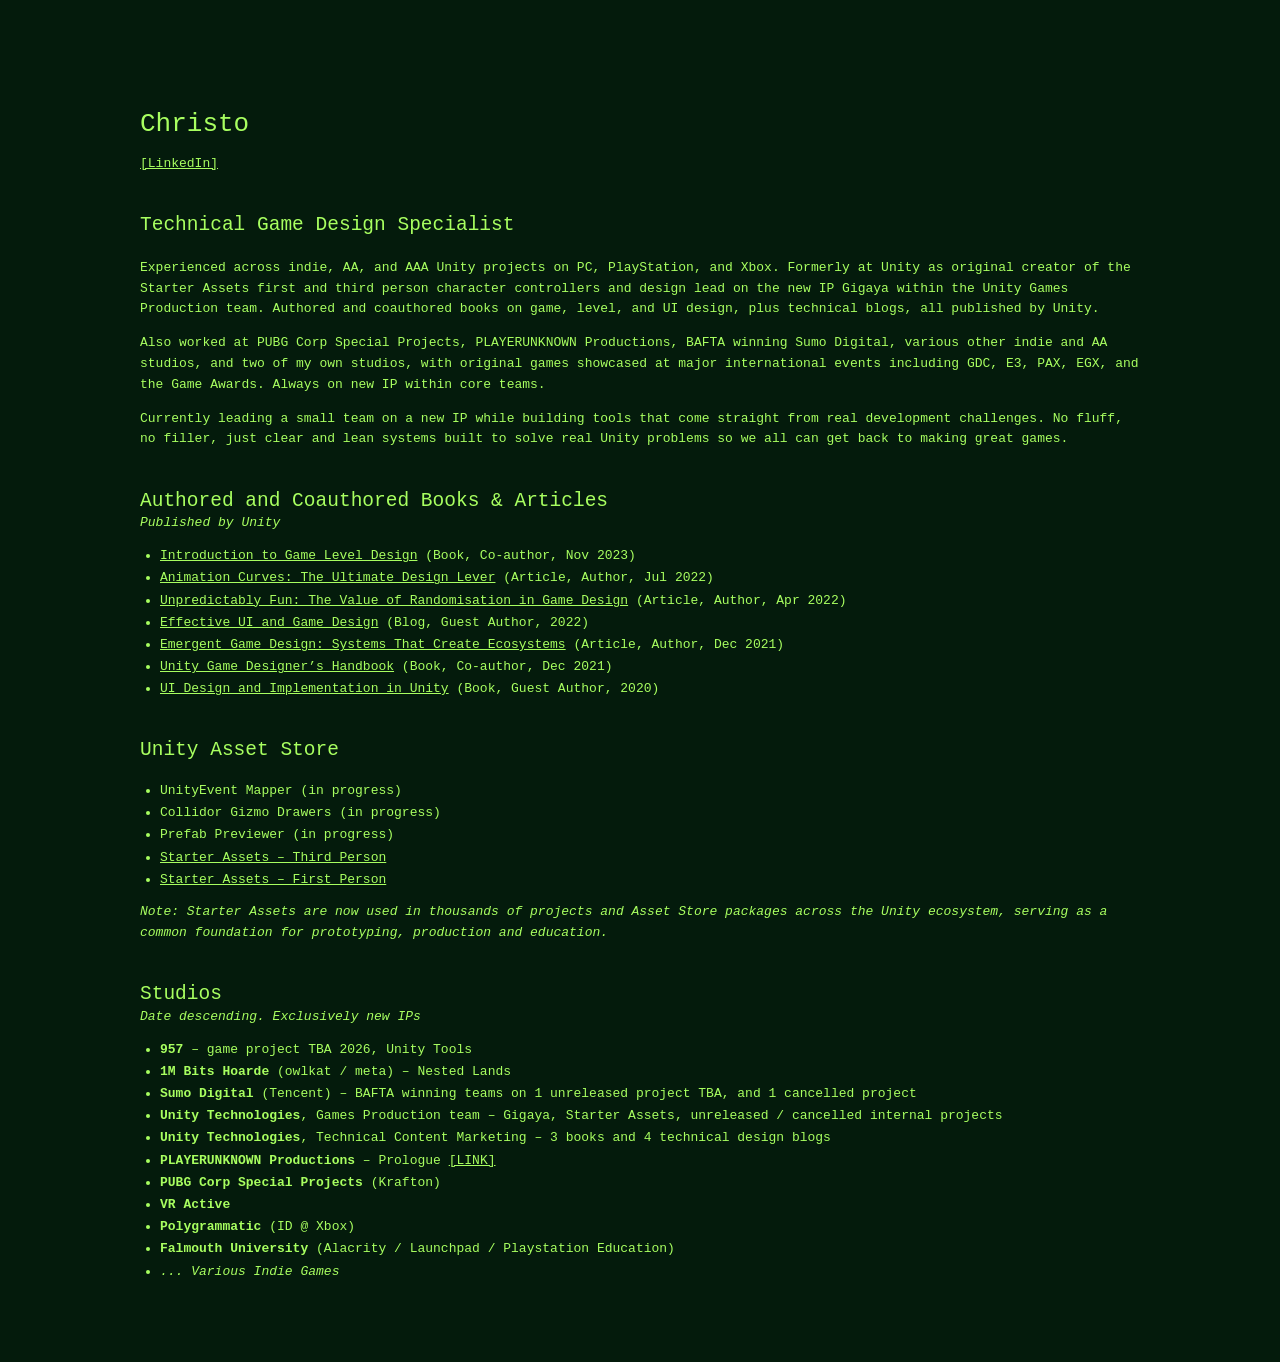
==== index.html @ 74c2b3fb "Update index.html" ====
<!DOCTYPE html>
<html lang="en">
<head>
  <meta charset="UTF-8" />
  <title>957dev – Unity Tools by Christo</title>
  <style>
    body {
	background: #041B0C;
	color: #A8FF60;
	font-family: monospace;
	padding: 60px;
	max-width: 95%;
	max-width: min(95%, 1000px);
	margin-left: auto;
	margin-right: auto;

	line-height: 1.6;
    }

    a {
      color: #A8FF60;
      text-decoration: underline;
    }

    h1, h2 {
      font-weight: normal;
      margin-top: 36px;
    }

    ul {
      padding-left: 20px;
    }

    li {
      margin-bottom: 4px;
      line-height: 1.4;
    }

    h1 {
      margin-bottom: 8px;
    }

    h1 + p {
      margin-top: 0;
      margin-bottom: 8px;
    }

    h2 + p em {
      display: block;
      margin-top: -20px;
    }
  </style>
</head>
<body>

  <h1>Christo</h1>
  <p><a href="https://www.linkedin.com/in/YOUR-LINKEDIN-HANDLE" target="_blank">[LinkedIn]</a></p>

  <h2>Technical Game Design Specialist</h2>
  <p>
    Experienced across indie, AA, and AAA Unity projects on PC, PlayStation, and Xbox. Formerly at Unity as original creator of the Starter Assets first and third person character controllers and design lead on the new IP Gigaya within the Unity Games Production team. Authored and coauthored books on game, level, and UI design, plus technical blogs, all published by Unity. 
  </p>
  <p>
    Also worked at PUBG Corp Special Projects, PLAYERUNKNOWN Productions, BAFTA winning Sumo Digital, various other indie and AA studios, and two of my own studios, with original games showcased at major international events including GDC, E3, PAX, EGX, and the Game Awards. Always on new IP within core teams. 
  </p>
  <p>
    Currently leading a small team on a new IP while building tools that come straight from real development challenges. No fluff, no filler, just clear and lean systems built to solve real Unity problems so we all can get back to making great games.
  </p>

  <h2>Authored and Coauthored Books & Articles</h2>
  <p><em>Published by Unity</em></p>
  <ul>
    <li><a href="https://unity.com/blog/games/e-book-for-level-designers">Introduction to Game Level Design</a> (Book, Co-author, Nov 2023)</li>
    <li><a href="https://unity.com/blog/games/animation-curves-the-ultimate-design-lever">Animation Curves: The Ultimate Design Lever</a> (Article, Author, Jul 2022)</li>
    <li><a href="https://unity.com/blog/games/unpredictably-fun-the-value-of-randomization-in-game-design">Unpredictably Fun: The Value of Randomisation in Game Design</a> (Article, Author, Apr 2022)</li>
    <li><a href="https://unity.com/blog/games/how-to-immerse-your-players-through-effective-ui-and-game-design">Effective UI and Game Design</a> (Blog, Guest Author, 2022)</li>
    <li><a href="https://unity.com/blog/games/systems-that-create-ecosystems-emergent-game-design">Emergent Game Design: Systems That Create Ecosystems</a> (Article, Author, Dec 2021)</li>
    <li><a href="https://unity.com/resources/game-designer-playbook">Unity Game Designer’s Handbook</a> (Book, Co-author, Dec 2021)</li>
    <li><a href="https://unity.com/resources/user-interface-design-and-implementation-in-unity">UI Design and Implementation in Unity</a> (Book, Guest Author, 2020)</li>
  </ul>

  <h2>Unity Asset Store</h2>
  <ul>
    <li>UnityEvent Mapper (in progress)</li>
    <li>Collidor Gizmo Drawers (in progress)</li>
    <li>Prefab Previewer (in progress)</li>
    <li><a href="https://assetstore.unity.com/packages/essentials/starter-assets-thirdperson-updates-in-new-charactercontroller-pa-196526">Starter Assets – Third Person</a></li>
    <li><a href="https://assetstore.unity.com/packages/essentials/starter-assets-firstperson-updates-in-new-charactercontroller-pa-196525">Starter Assets – First Person</a></li>
  </ul>
  
  <p><em>Note: Starter Assets are now used in thousands of projects and Asset Store packages across the Unity ecosystem, serving as a common foundation for prototyping, production and education.</em></p>


  <h2>Studios</h2>
  <p><em>Date descending. Exclusively new IPs</em></p>
  <ul>
    <li><strong>957</strong> – game project TBA 2026, Unity Tools</li>
    <li><strong>1M Bits Hoarde</strong> (owlkat / meta) – Nested Lands</li>
    <li><strong>Sumo Digital</strong> (Tencent) – BAFTA winning teams on 1 unreleased project TBA, and 1 cancelled project</li>
    <li><strong>Unity Technologies</strong>, Games Production team – Gigaya, Starter Assets, unreleased / cancelled internal projects</li>
    <li><strong>Unity Technologies</strong>, Technical Content Marketing – 3 books and 4 technical design blogs</li>
    <li><strong>PLAYERUNKNOWN Productions</strong> – Prologue <a href="https://www.youtube.com/watch?v=soDYO679mc0">[LINK]</a></li>
    <li><strong>PUBG Corp Special Projects</strong> (Krafton)</li>
    <li><strong>VR Active</strong></li>
    <li><strong>Polygrammatic</strong> (ID @ Xbox)</li>
    <li><strong>Falmouth University</strong> (Alacrity / Launchpad / Playstation Education)</li>
    <li><em>... Various Indie Games</em></li>
  </ul>

</body>
</html>
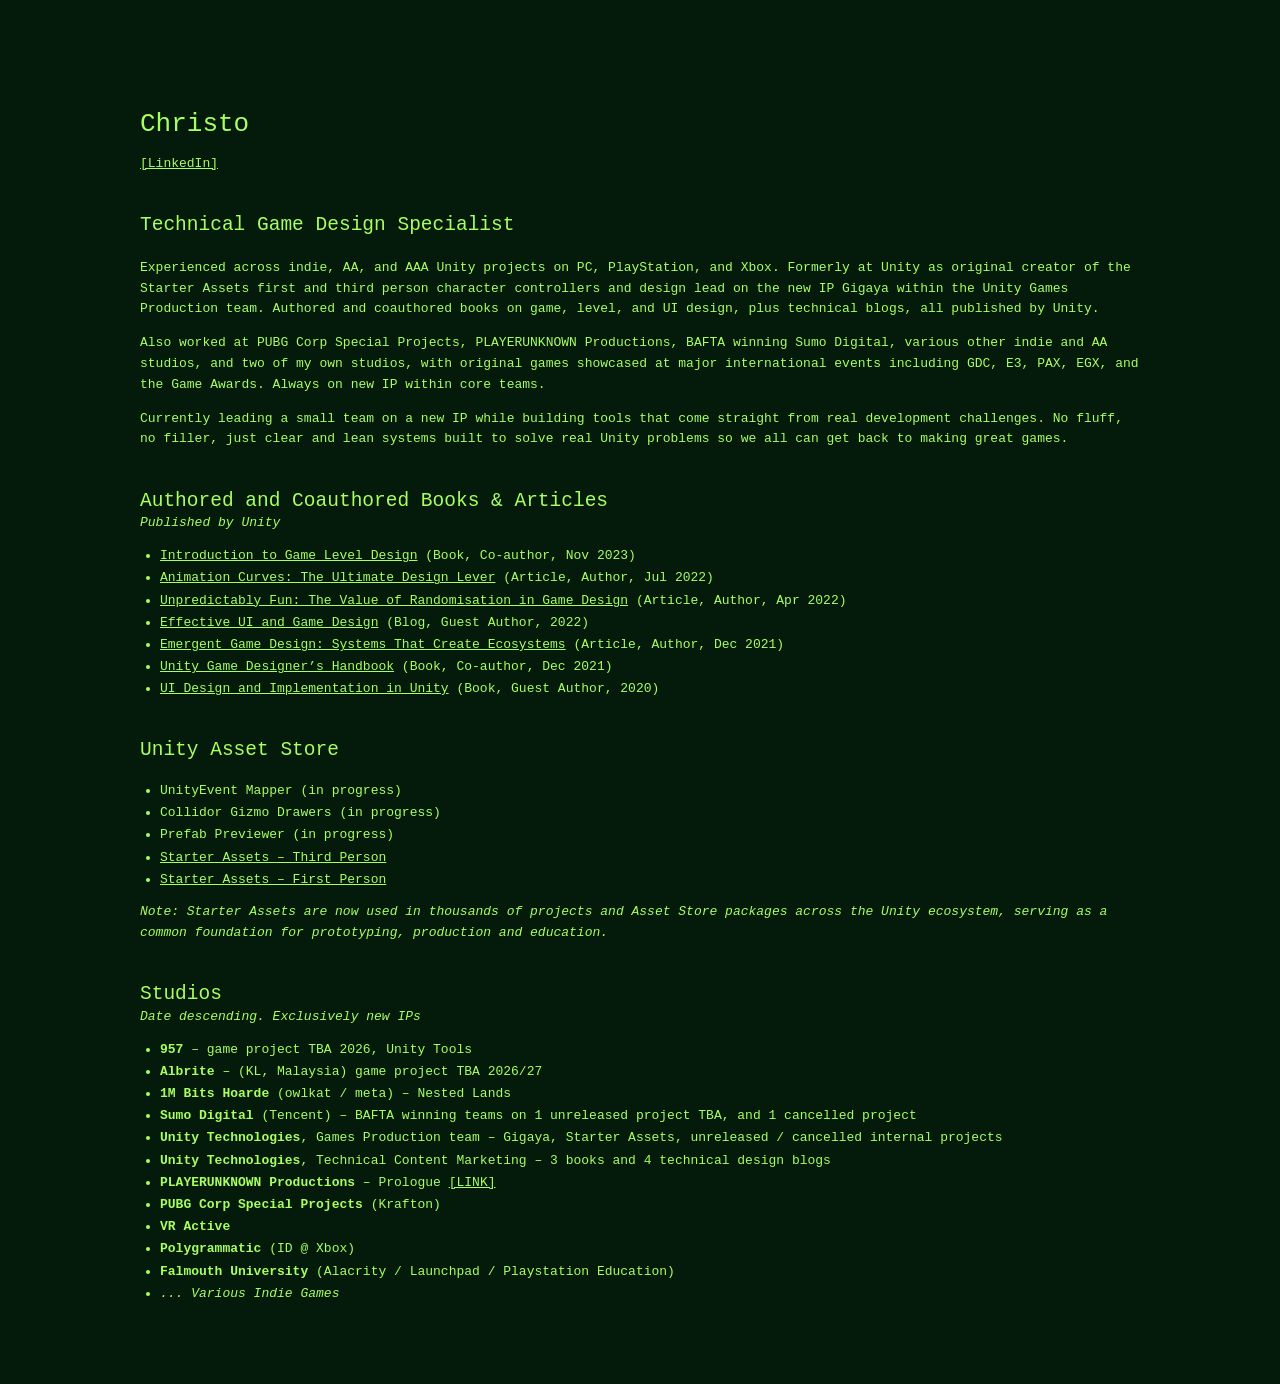
==== commit 583e061f: "Update index.html" ====
--- a/index.html
+++ b/index.html
@@ -95,6 +95,7 @@
   <p><em>Date descending. Exclusively new IPs</em></p>
   <ul>
     <li><strong>957</strong> – game project TBA 2026, Unity Tools</li>
+	<li><strong>Albrite</strong> – (KL, Malaysia) game project TBA 2026/27</li>
     <li><strong>1M Bits Hoarde</strong> (owlkat / meta) – Nested Lands</li>
     <li><strong>Sumo Digital</strong> (Tencent) – BAFTA winning teams on 1 unreleased project TBA, and 1 cancelled project</li>
     <li><strong>Unity Technologies</strong>, Games Production team – Gigaya, Starter Assets, unreleased / cancelled internal projects</li>
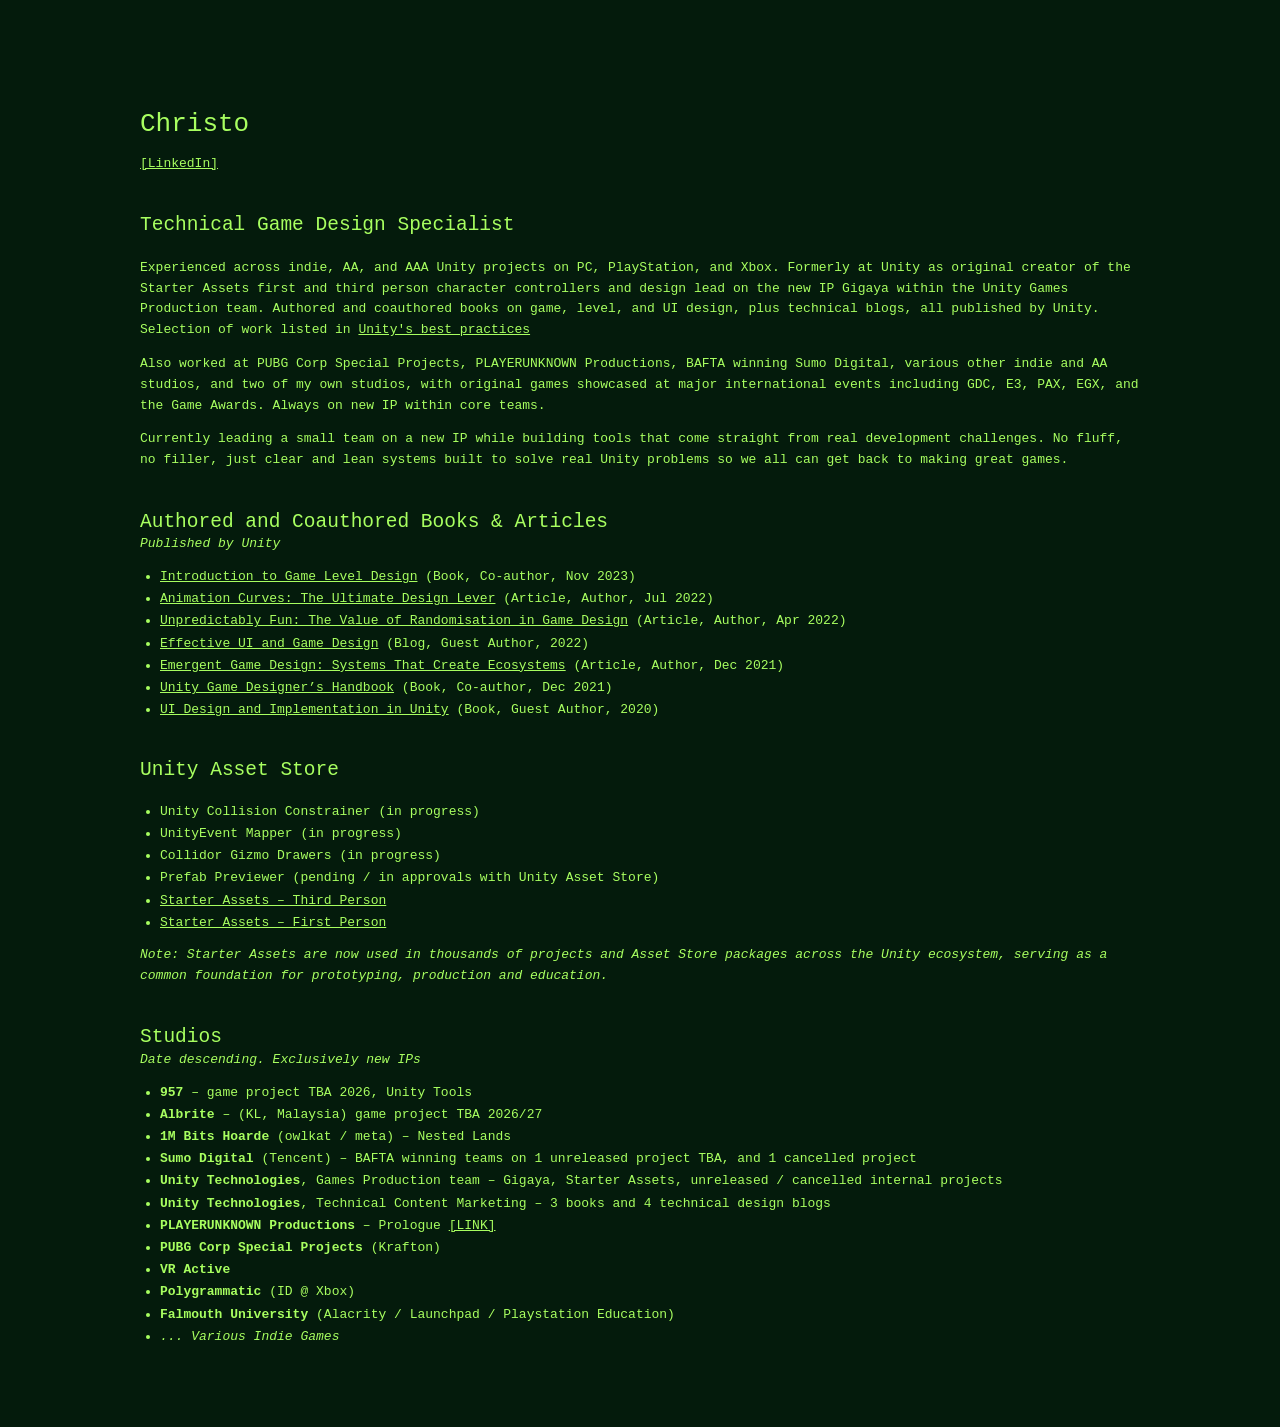
==== commit 35c5ba5f: "Update index.html" ====
--- a/index.html
+++ b/index.html
@@ -58,7 +58,7 @@
 
   <h2>Technical Game Design Specialist</h2>
   <p>
-    Experienced across indie, AA, and AAA Unity projects on PC, PlayStation, and Xbox. Formerly at Unity as original creator of the Starter Assets first and third person character controllers and design lead on the new IP Gigaya within the Unity Games Production team. Authored and coauthored books on game, level, and UI design, plus technical blogs, all published by Unity. 
+    Experienced across indie, AA, and AAA Unity projects on PC, PlayStation, and Xbox. Formerly at Unity as original creator of the Starter Assets first and third person character controllers and design lead on the new IP Gigaya within the Unity Games Production team. Authored and coauthored books on game, level, and UI design, plus technical blogs, all published by Unity. Selection of work listed in <a href="https://unity.com/how-to">Unity's best practices</a>
   </p>
   <p>
     Also worked at PUBG Corp Special Projects, PLAYERUNKNOWN Productions, BAFTA winning Sumo Digital, various other indie and AA studios, and two of my own studios, with original games showcased at major international events including GDC, E3, PAX, EGX, and the Game Awards. Always on new IP within core teams. 
@@ -81,9 +81,10 @@
 
   <h2>Unity Asset Store</h2>
   <ul>
+	<li>Unity Collision Constrainer (in progress)</li>
     <li>UnityEvent Mapper (in progress)</li>
     <li>Collidor Gizmo Drawers (in progress)</li>
-    <li>Prefab Previewer (in progress)</li>
+    <li>Prefab Previewer (pending / in approvals with Unity Asset Store)</li>
     <li><a href="https://assetstore.unity.com/packages/essentials/starter-assets-thirdperson-updates-in-new-charactercontroller-pa-196526">Starter Assets – Third Person</a></li>
     <li><a href="https://assetstore.unity.com/packages/essentials/starter-assets-firstperson-updates-in-new-charactercontroller-pa-196525">Starter Assets – First Person</a></li>
   </ul>
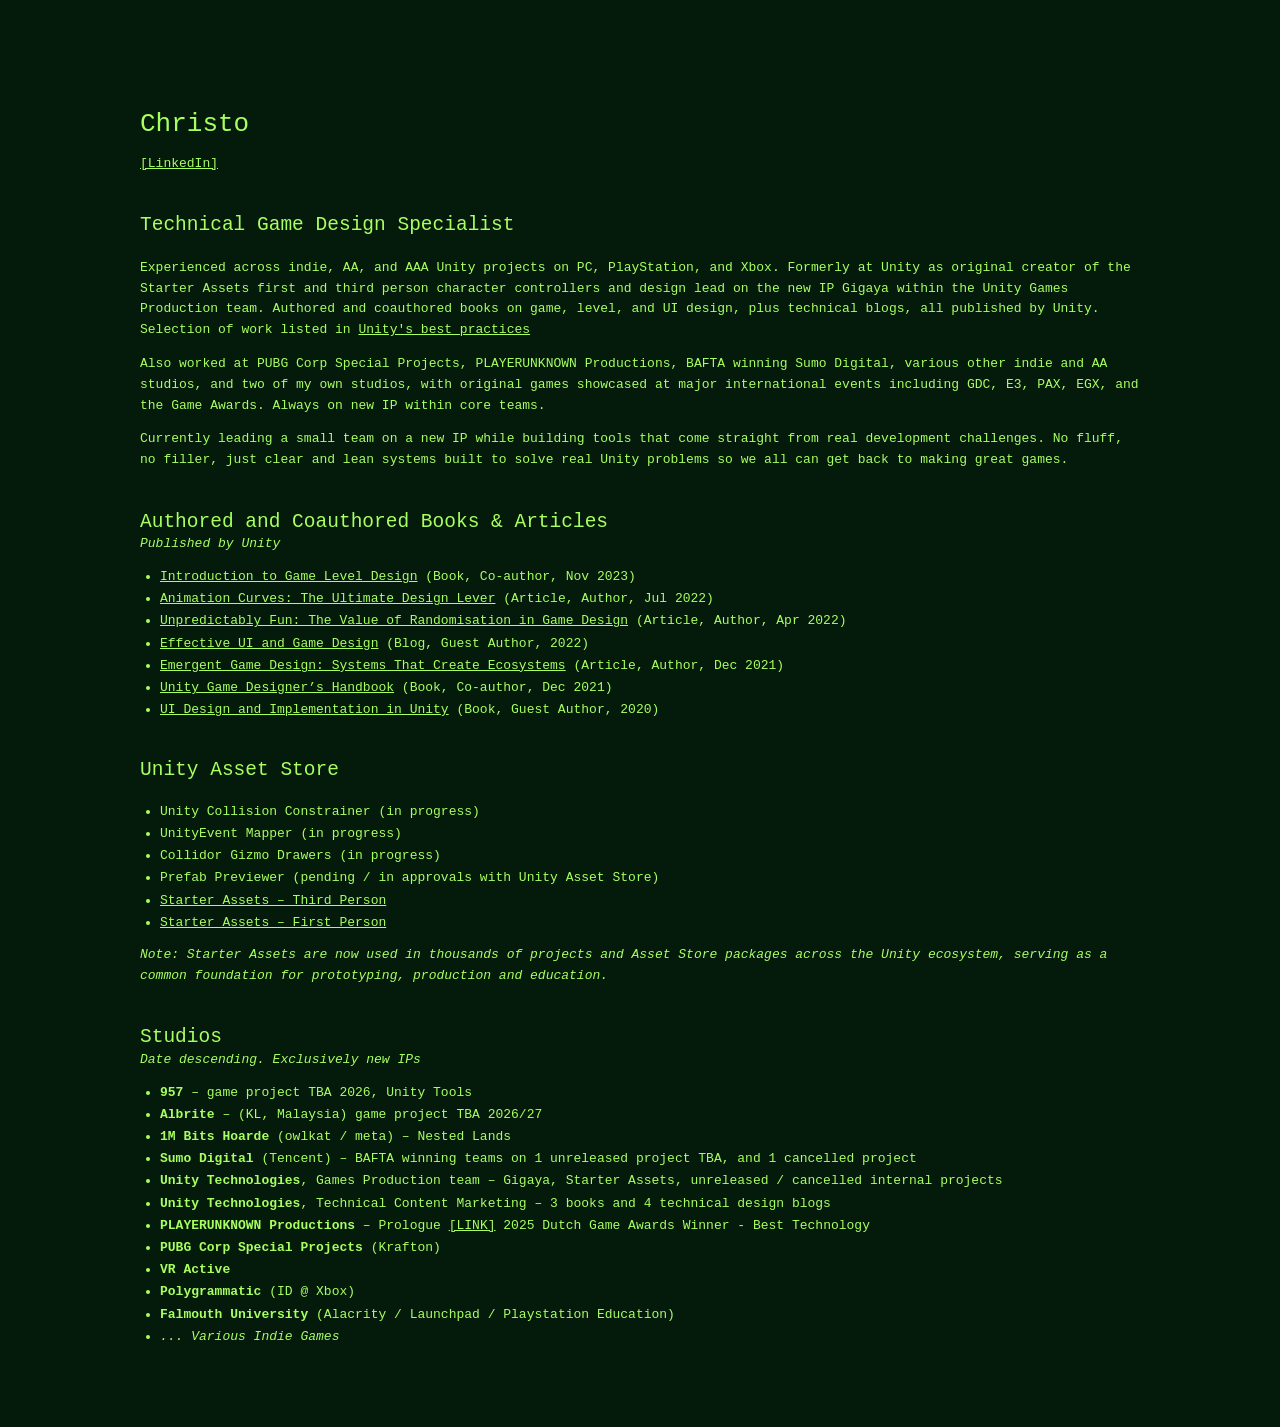
==== commit 20d48566: "Update index.html" ====
--- a/index.html
+++ b/index.html
@@ -101,7 +101,7 @@
     <li><strong>Sumo Digital</strong> (Tencent) – BAFTA winning teams on 1 unreleased project TBA, and 1 cancelled project</li>
     <li><strong>Unity Technologies</strong>, Games Production team – Gigaya, Starter Assets, unreleased / cancelled internal projects</li>
     <li><strong>Unity Technologies</strong>, Technical Content Marketing – 3 books and 4 technical design blogs</li>
-    <li><strong>PLAYERUNKNOWN Productions</strong> – Prologue <a href="https://www.youtube.com/watch?v=soDYO679mc0">[LINK]</a></li>
+    <li><strong>PLAYERUNKNOWN Productions</strong> – Prologue <a href="https://www.youtube.com/watch?v=soDYO679mc0">[LINK]</a> 2025 Dutch Game Awards Winner - Best Technology</li>
     <li><strong>PUBG Corp Special Projects</strong> (Krafton)</li>
     <li><strong>VR Active</strong></li>
     <li><strong>Polygrammatic</strong> (ID @ Xbox)</li>
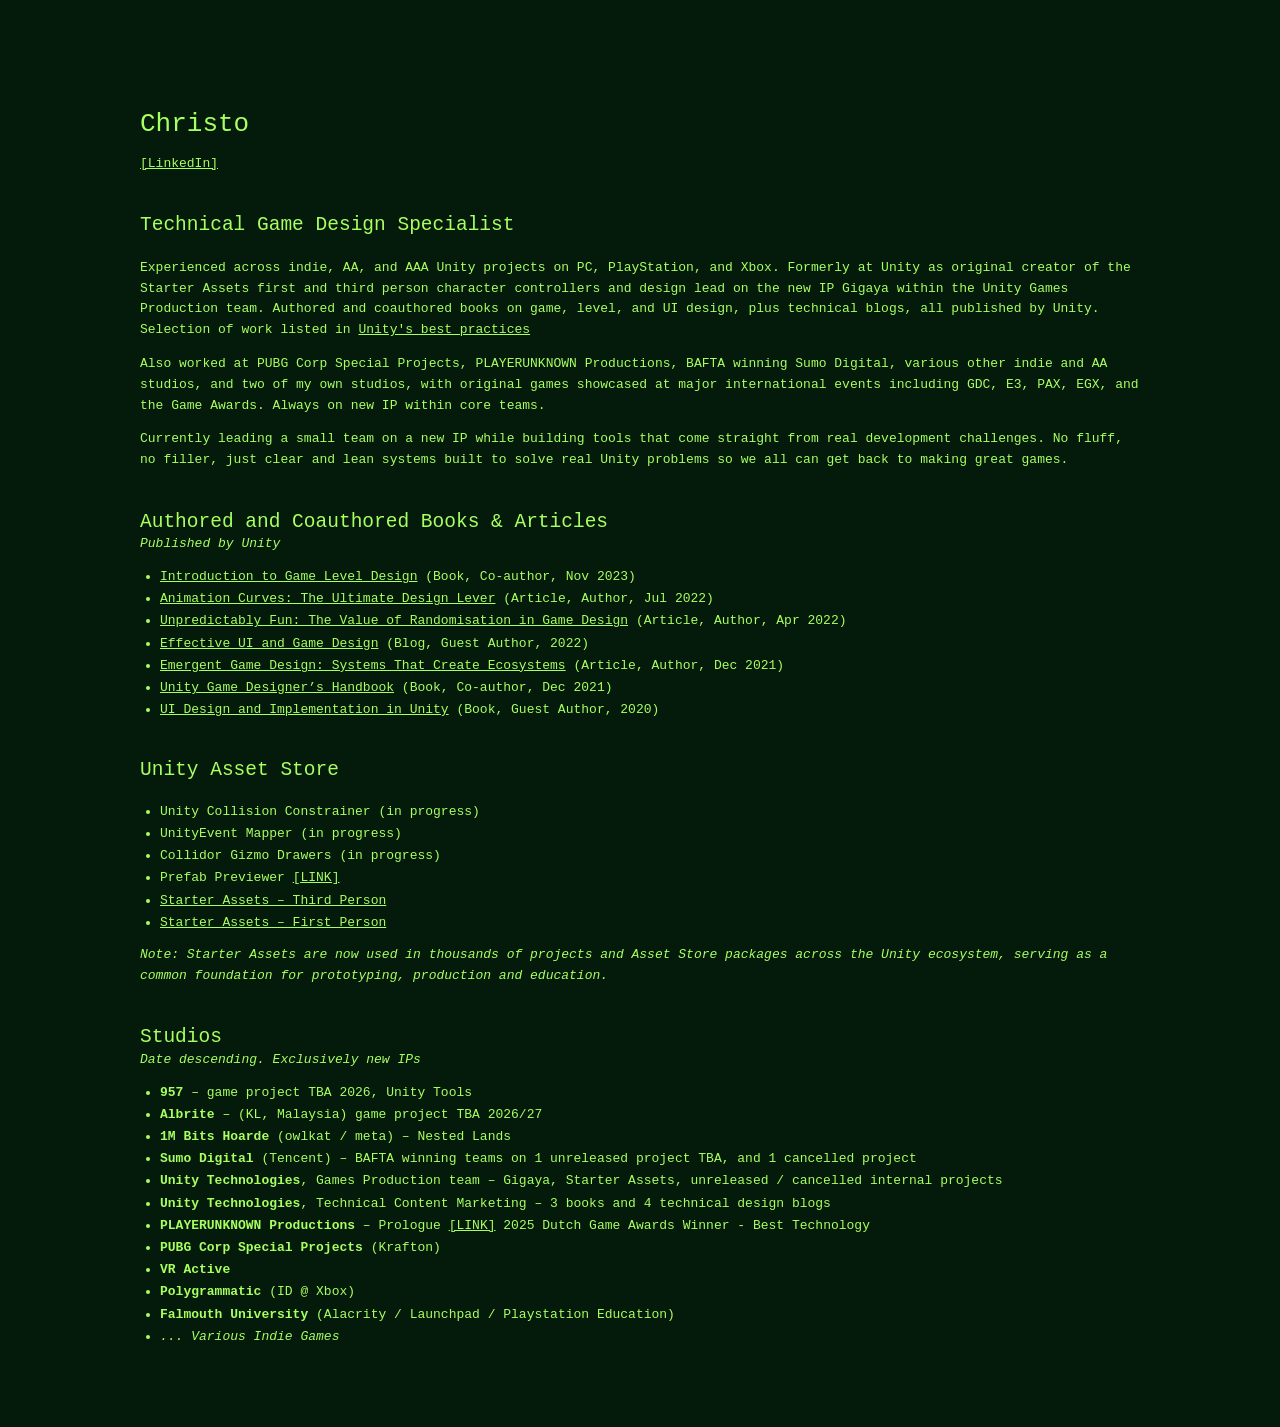
==== commit 1ef362b7: "Update index.html" ====
--- a/index.html
+++ b/index.html
@@ -84,7 +84,7 @@
 	<li>Unity Collision Constrainer (in progress)</li>
     <li>UnityEvent Mapper (in progress)</li>
     <li>Collidor Gizmo Drawers (in progress)</li>
-    <li>Prefab Previewer (pending / in approvals with Unity Asset Store)</li>
+    <li>Prefab Previewer <a href="https://assetstore.unity.com/packages/tools/utilities/prefab-previewer-urp-built-in-327434">[LINK]</a></li>
     <li><a href="https://assetstore.unity.com/packages/essentials/starter-assets-thirdperson-updates-in-new-charactercontroller-pa-196526">Starter Assets – Third Person</a></li>
     <li><a href="https://assetstore.unity.com/packages/essentials/starter-assets-firstperson-updates-in-new-charactercontroller-pa-196525">Starter Assets – First Person</a></li>
   </ul>
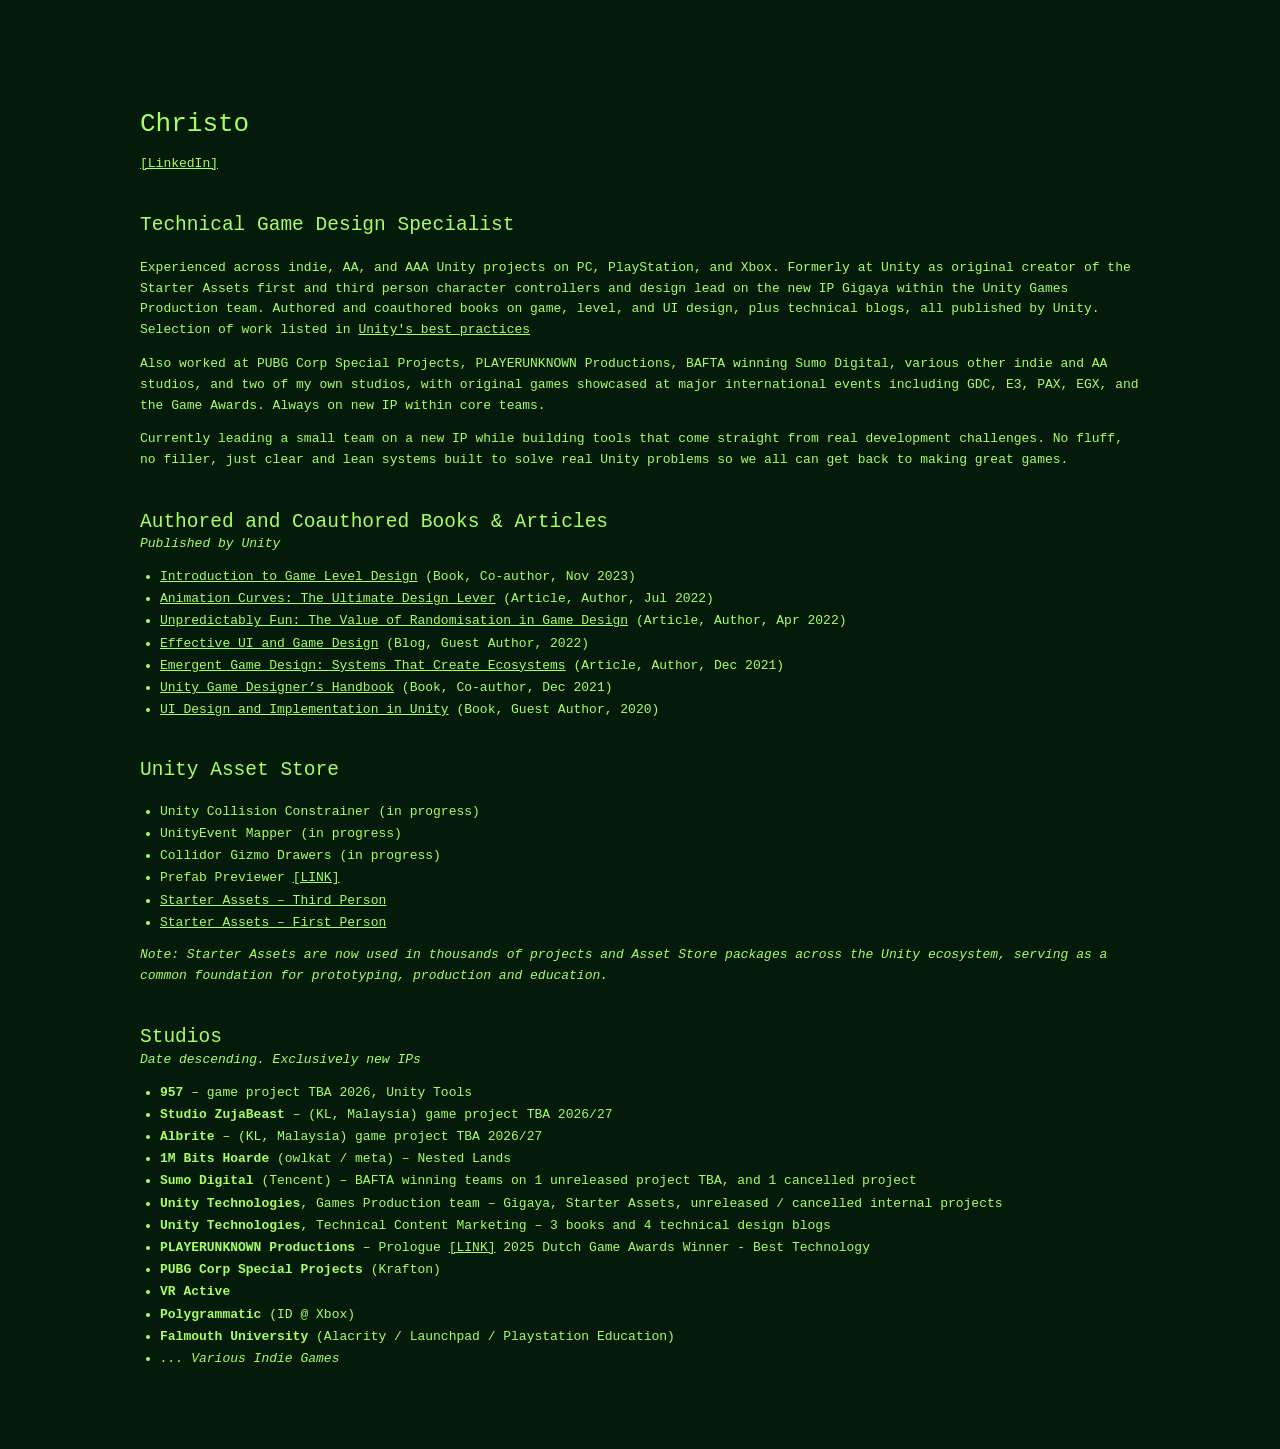
==== commit 903f0839: "Update index.html" ====
--- a/index.html
+++ b/index.html
@@ -96,6 +96,7 @@
   <p><em>Date descending. Exclusively new IPs</em></p>
   <ul>
     <li><strong>957</strong> – game project TBA 2026, Unity Tools</li>
+	<li><strong>Studio ZujaBeast</strong> – (KL, Malaysia) game project TBA 2026/27</li>
 	<li><strong>Albrite</strong> – (KL, Malaysia) game project TBA 2026/27</li>
     <li><strong>1M Bits Hoarde</strong> (owlkat / meta) – Nested Lands</li>
     <li><strong>Sumo Digital</strong> (Tencent) – BAFTA winning teams on 1 unreleased project TBA, and 1 cancelled project</li>
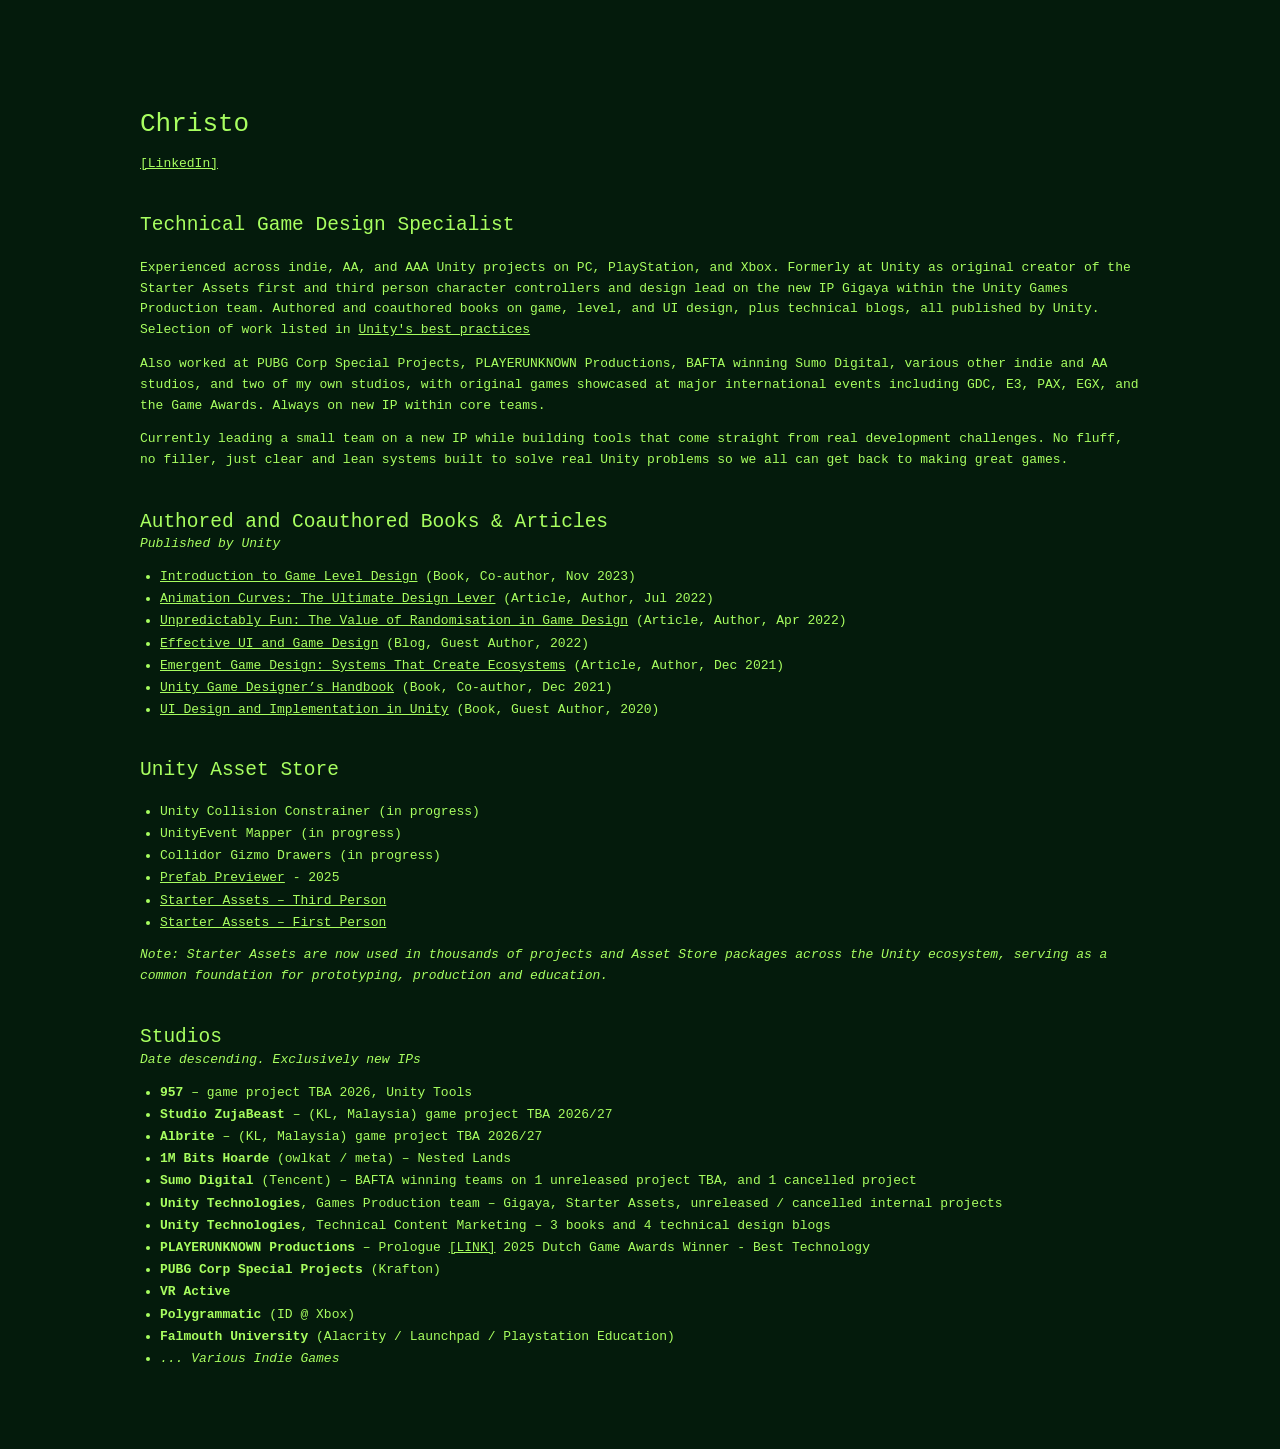
==== commit 511d6cbe: "Update index.html" ====
--- a/index.html
+++ b/index.html
@@ -84,7 +84,7 @@
 	<li>Unity Collision Constrainer (in progress)</li>
     <li>UnityEvent Mapper (in progress)</li>
     <li>Collidor Gizmo Drawers (in progress)</li>
-    <li>Prefab Previewer <a href="https://assetstore.unity.com/packages/tools/utilities/prefab-previewer-urp-built-in-327434">[LINK]</a></li>
+    <li><a href="https://assetstore.unity.com/packages/tools/utilities/prefab-previewer-urp-built-in-327434">Prefab Previewer</a> - 2025</li>
     <li><a href="https://assetstore.unity.com/packages/essentials/starter-assets-thirdperson-updates-in-new-charactercontroller-pa-196526">Starter Assets – Third Person</a></li>
     <li><a href="https://assetstore.unity.com/packages/essentials/starter-assets-firstperson-updates-in-new-charactercontroller-pa-196525">Starter Assets – First Person</a></li>
   </ul>
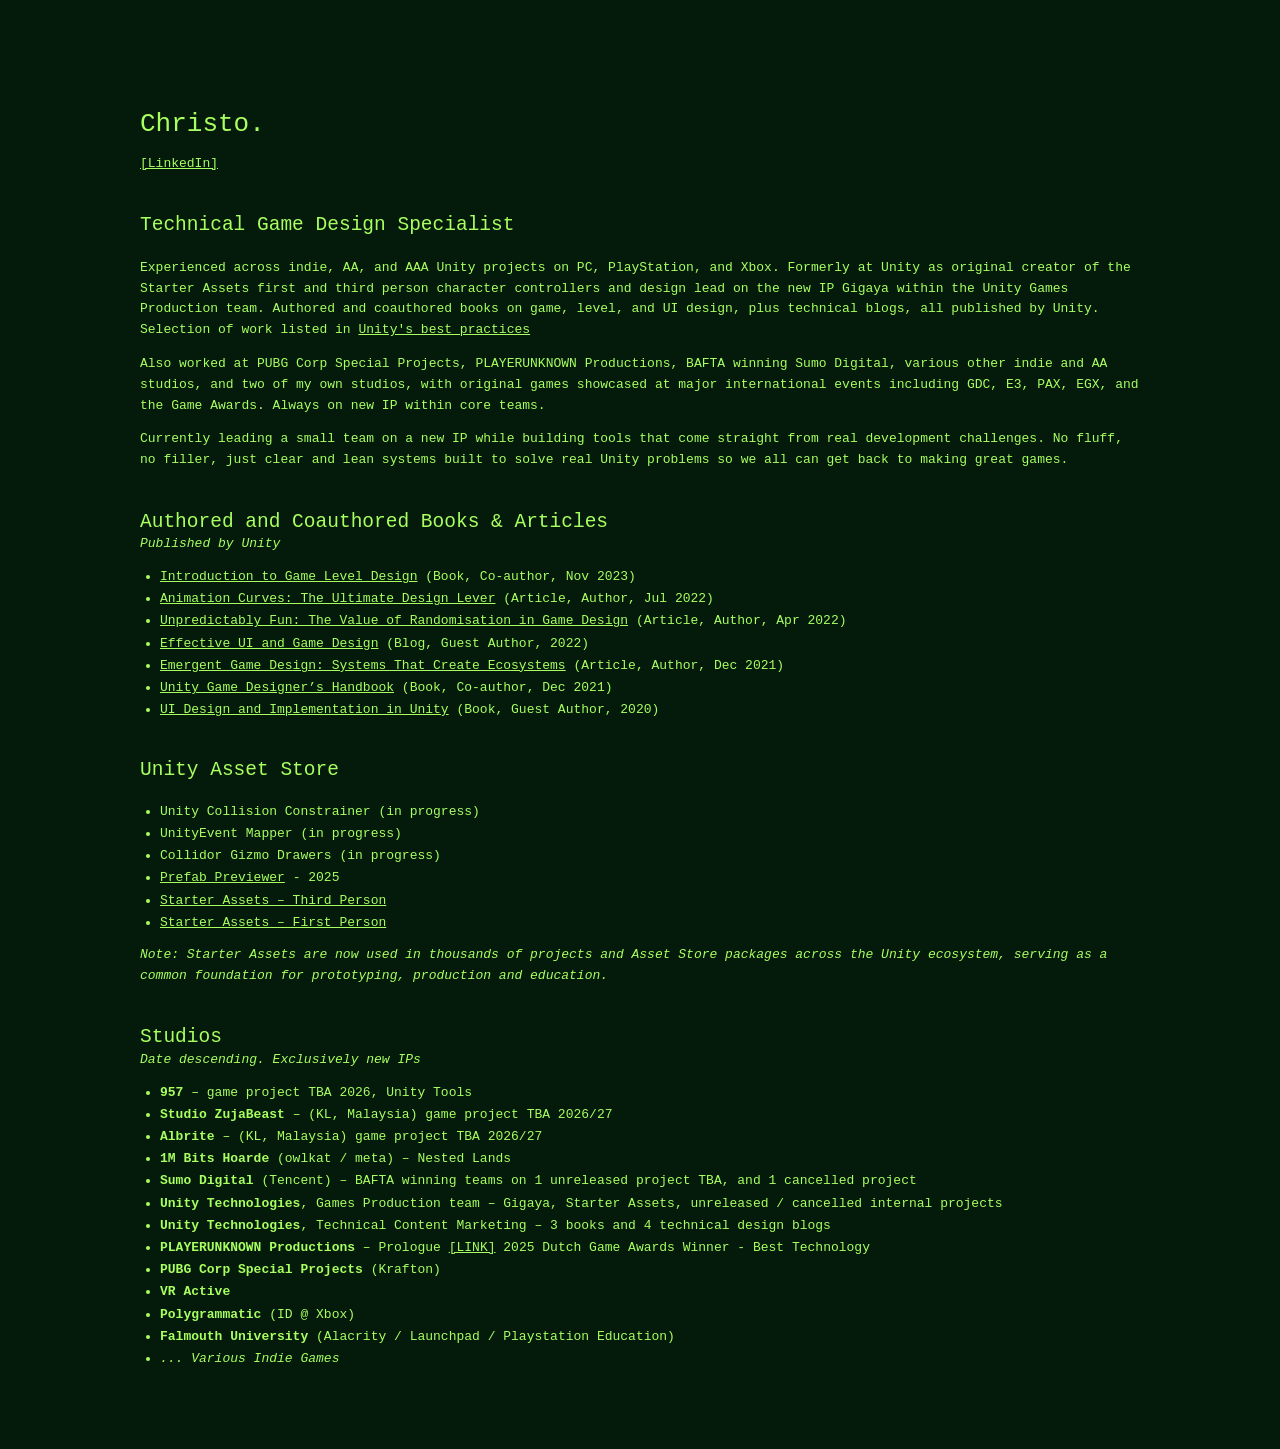
==== commit 263fa003: "Set up portfolio workflow and add heading punctuation" ====
--- a/index.html
+++ b/index.html
@@ -3,57 +3,12 @@
 <head>
   <meta charset="UTF-8" />
   <title>957dev – Unity Tools by Christo</title>
-  <style>
-    body {
-	background: #041B0C;
-	color: #A8FF60;
-	font-family: monospace;
-	padding: 60px;
-	max-width: 95%;
-	max-width: min(95%, 1000px);
-	margin-left: auto;
-	margin-right: auto;
-
-	line-height: 1.6;
-    }
-
-    a {
-      color: #A8FF60;
-      text-decoration: underline;
-    }
-
-    h1, h2 {
-      font-weight: normal;
-      margin-top: 36px;
-    }
-
-    ul {
-      padding-left: 20px;
-    }
-
-    li {
-      margin-bottom: 4px;
-      line-height: 1.4;
-    }
-
-    h1 {
-      margin-bottom: 8px;
-    }
-
-    h1 + p {
-      margin-top: 0;
-      margin-bottom: 8px;
-    }
-
-    h2 + p em {
-      display: block;
-      margin-top: -20px;
-    }
-  </style>
+  <link rel="stylesheet" href="assets/css/site.css" />
+  <script type="module" src="assets/js/main.js"></script>
 </head>
 <body>
 
-  <h1>Christo</h1>
+  <h1>Christo.</h1>
   <p><a href="https://www.linkedin.com/in/YOUR-LINKEDIN-HANDLE" target="_blank">[LinkedIn]</a></p>
 
   <h2>Technical Game Design Specialist</h2>
@@ -61,7 +16,7 @@
     Experienced across indie, AA, and AAA Unity projects on PC, PlayStation, and Xbox. Formerly at Unity as original creator of the Starter Assets first and third person character controllers and design lead on the new IP Gigaya within the Unity Games Production team. Authored and coauthored books on game, level, and UI design, plus technical blogs, all published by Unity. Selection of work listed in <a href="https://unity.com/how-to">Unity's best practices</a>
   </p>
   <p>
-    Also worked at PUBG Corp Special Projects, PLAYERUNKNOWN Productions, BAFTA winning Sumo Digital, various other indie and AA studios, and two of my own studios, with original games showcased at major international events including GDC, E3, PAX, EGX, and the Game Awards. Always on new IP within core teams. 
+    Also worked at PUBG Corp Special Projects, PLAYERUNKNOWN Productions, BAFTA winning Sumo Digital, various other indie and AA studios, and two of my own studios, with original games showcased at major international events including GDC, E3, PAX, EGX, and the Game Awards. Always on new IP within core teams.
   </p>
   <p>
     Currently leading a small team on a new IP while building tools that come straight from real development challenges. No fluff, no filler, just clear and lean systems built to solve real Unity problems so we all can get back to making great games.
@@ -88,7 +43,7 @@
     <li><a href="https://assetstore.unity.com/packages/essentials/starter-assets-thirdperson-updates-in-new-charactercontroller-pa-196526">Starter Assets – Third Person</a></li>
     <li><a href="https://assetstore.unity.com/packages/essentials/starter-assets-firstperson-updates-in-new-charactercontroller-pa-196525">Starter Assets – First Person</a></li>
   </ul>
-  
+
   <p><em>Note: Starter Assets are now used in thousands of projects and Asset Store packages across the Unity ecosystem, serving as a common foundation for prototyping, production and education.</em></p>
 
 
--- a/assets/css/site.css
+++ b/assets/css/site.css
@@ -0,0 +1,45 @@
+    body {
+	background: #041B0C;
+	color: #A8FF60;
+	font-family: monospace;
+	padding: 60px;
+	max-width: 95%;
+	max-width: min(95%, 1000px);
+	margin-left: auto;
+	margin-right: auto;
+
+	line-height: 1.6;
+    }
+
+    a {
+      color: #A8FF60;
+      text-decoration: underline;
+    }
+
+    h1, h2 {
+      font-weight: normal;
+      margin-top: 36px;
+    }
+
+    ul {
+      padding-left: 20px;
+    }
+
+    li {
+      margin-bottom: 4px;
+      line-height: 1.4;
+    }
+
+    h1 {
+      margin-bottom: 8px;
+    }
+
+    h1 + p {
+      margin-top: 0;
+      margin-bottom: 8px;
+    }
+
+    h2 + p em {
+      display: block;
+      margin-top: -20px;
+    }
